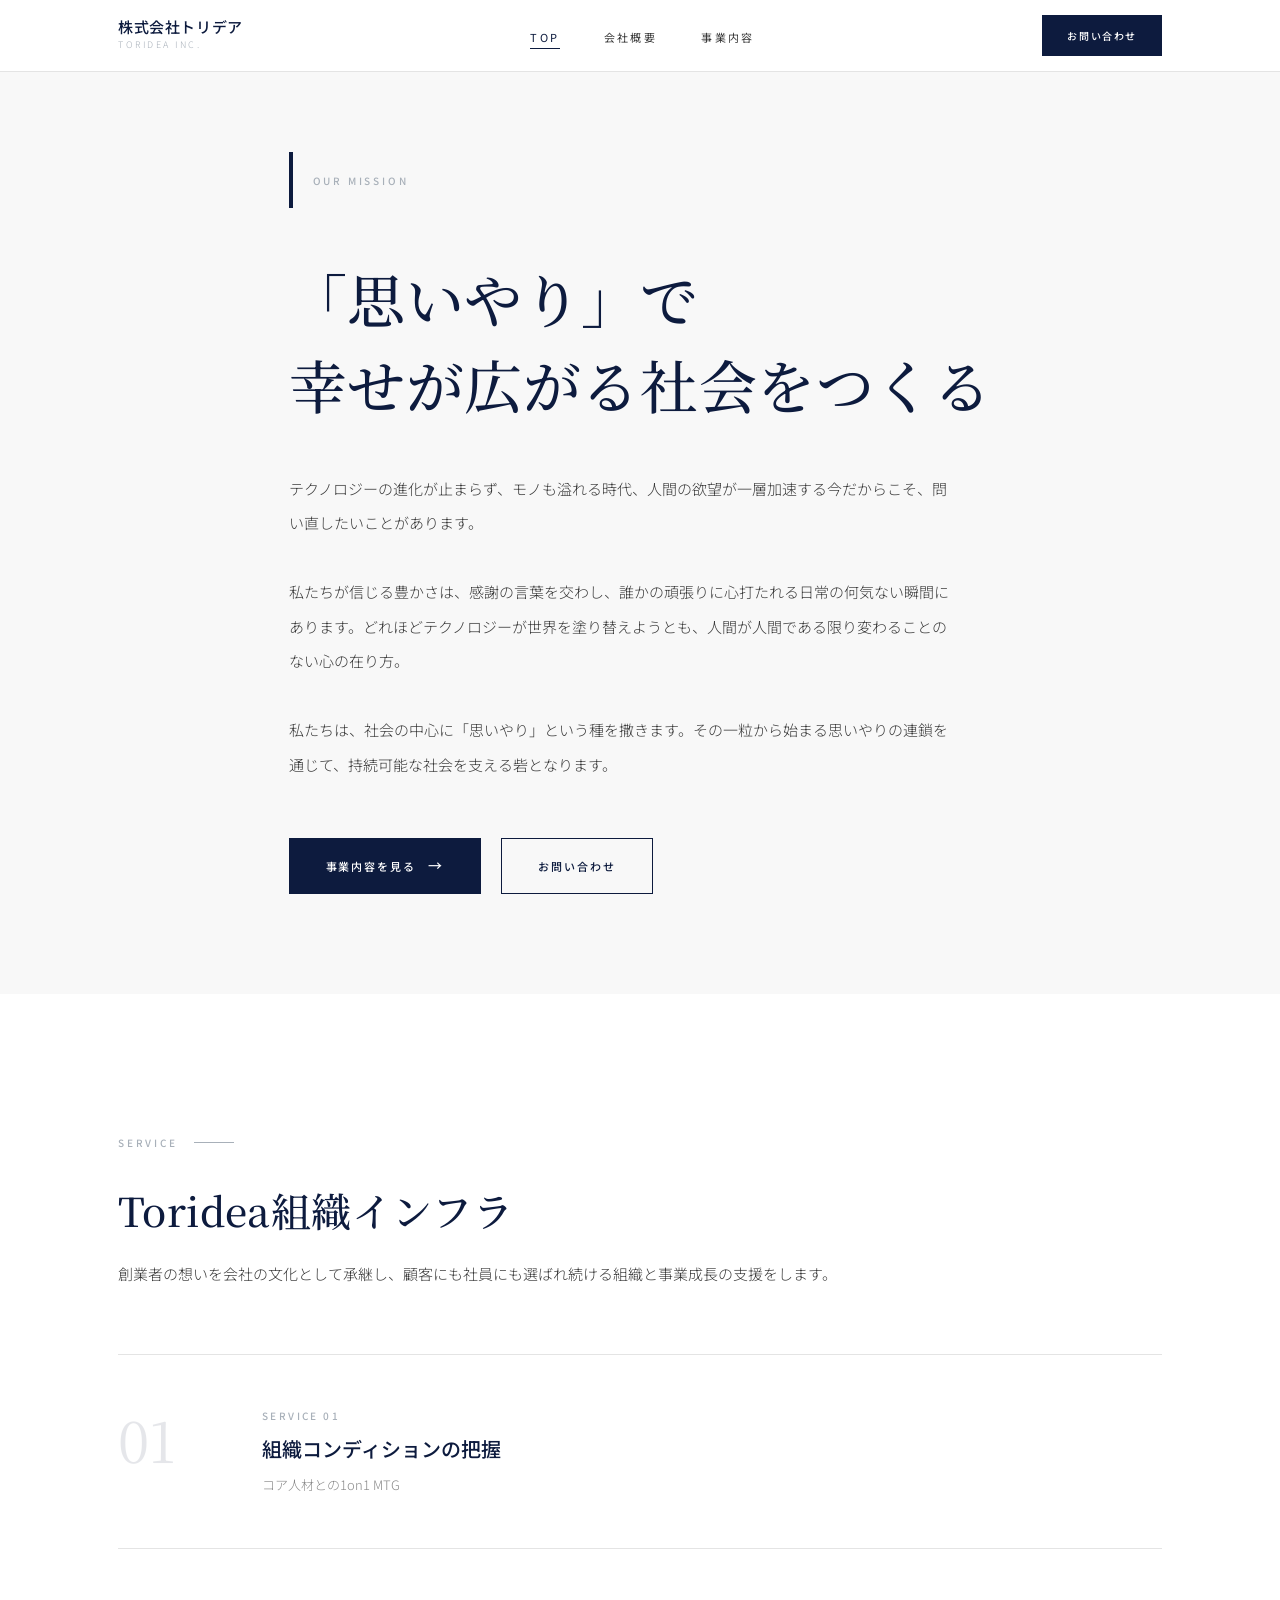
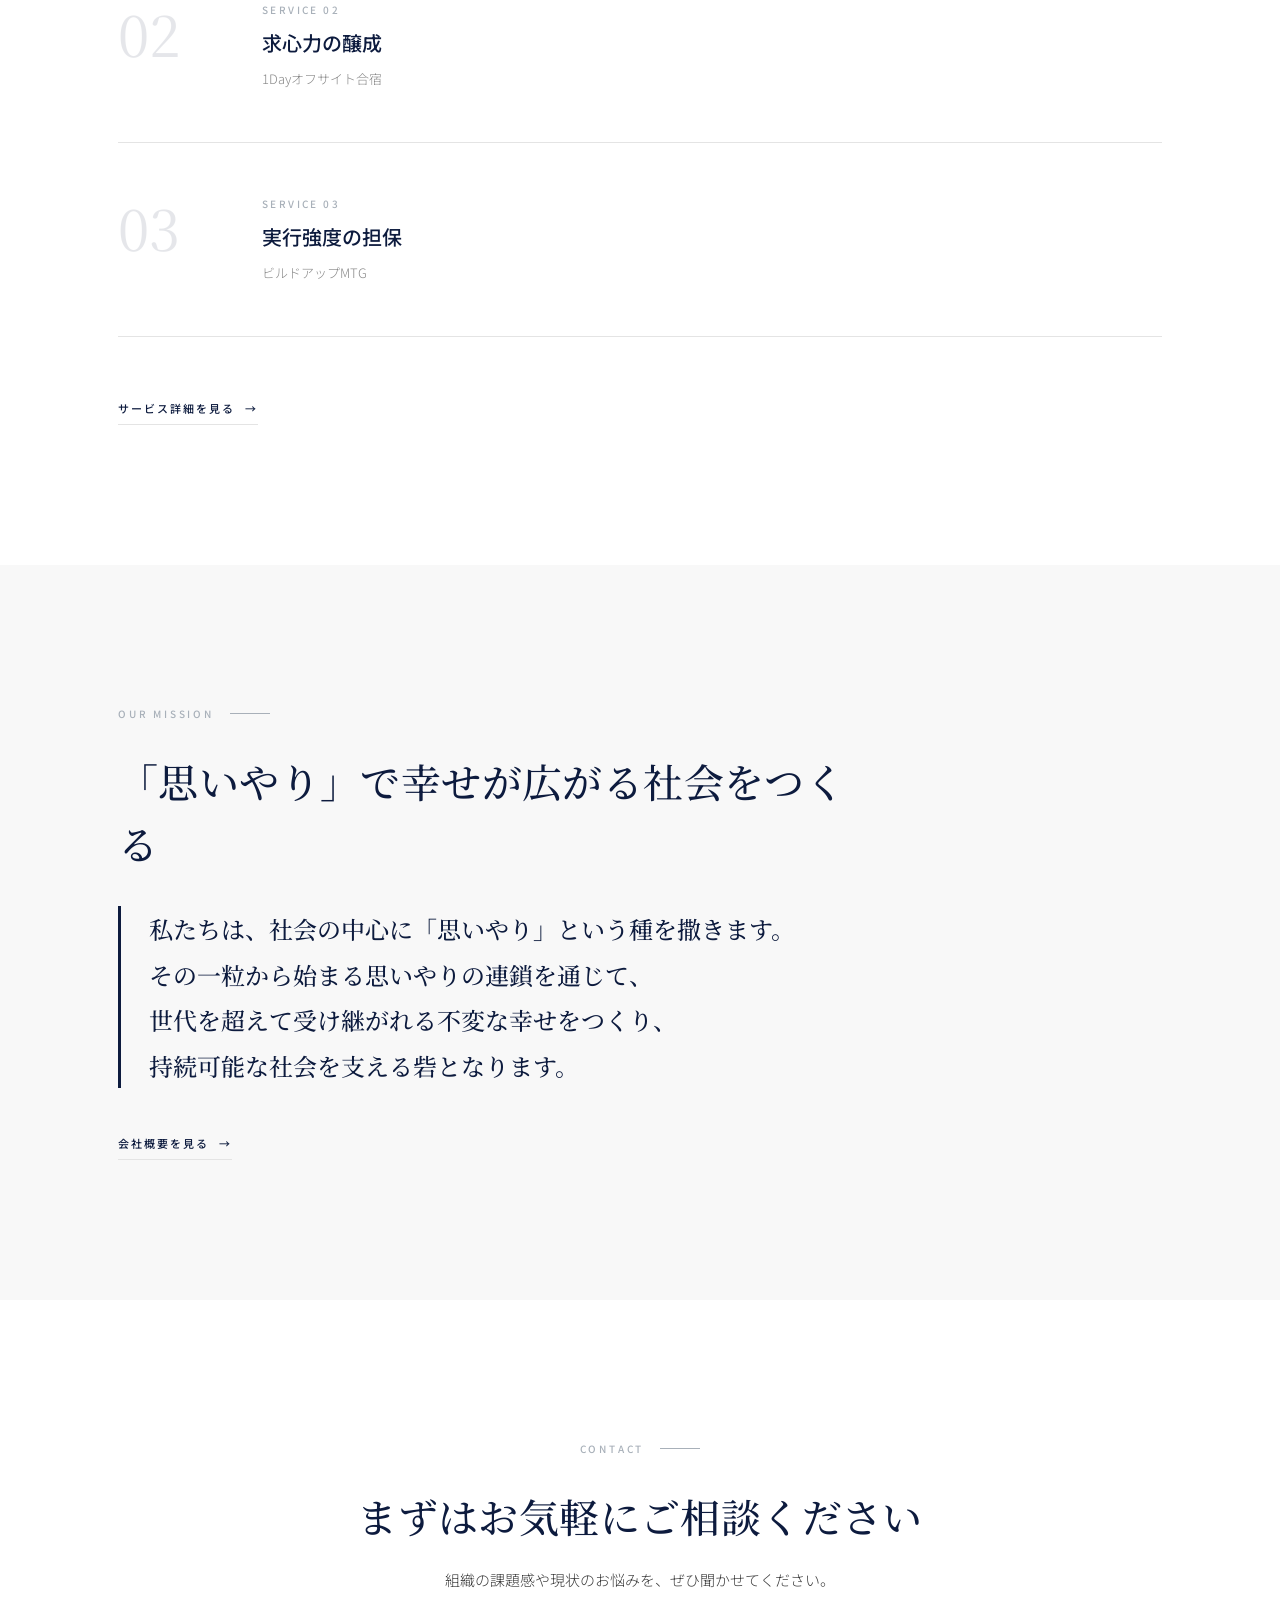
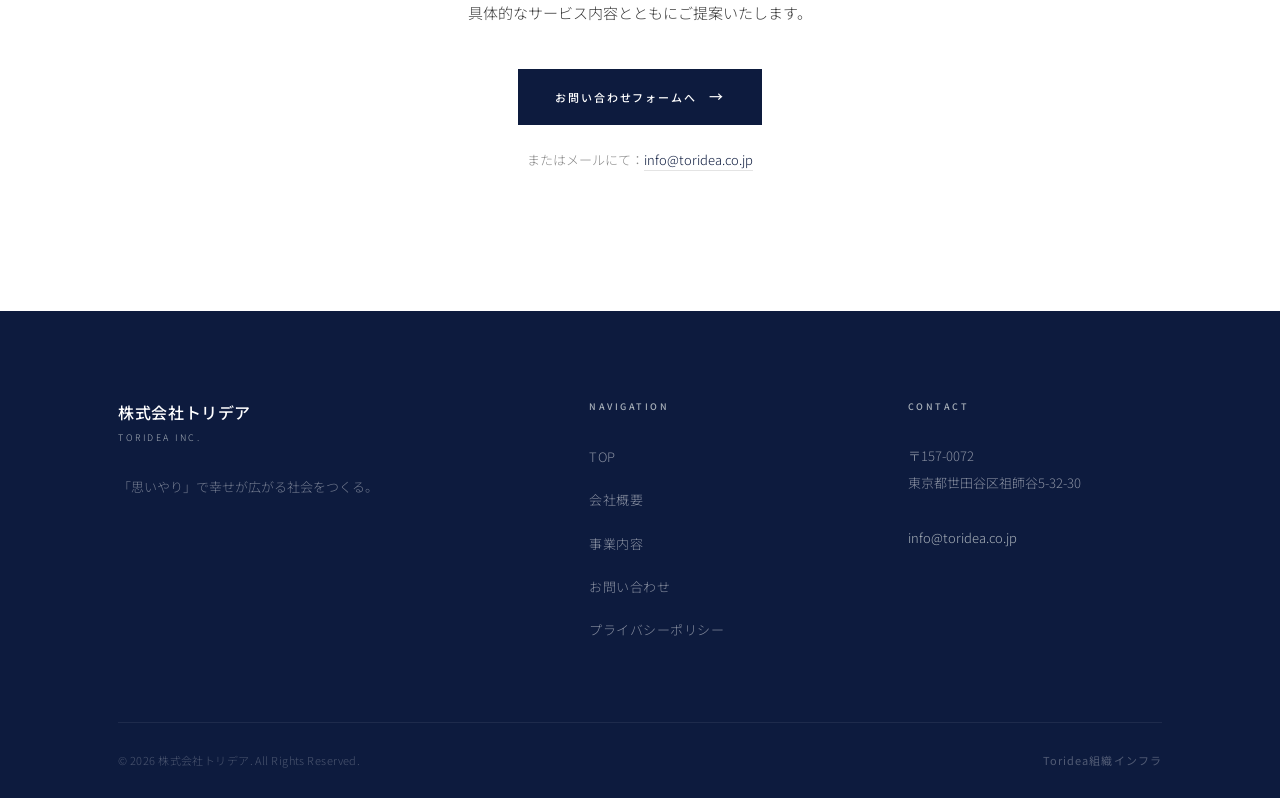
==== index.html @ 1d495691 "first commit" ====
<!DOCTYPE html>
<html lang="ja">
<head>
  <meta charset="UTF-8">
  <meta name="viewport" content="width=device-width, initial-scale=1.0">
  <meta name="description" content="株式会社トリデア — 「思いやり」で幸せが広がる社会をつくる。組織の求心力と実行強度を担保し、事業成長を支える伴走支援。">
  <title>株式会社トリデア | Toridea組織インフラ</title>
  <link rel="stylesheet" href="style.css">
  <style>
    /* =====================
       Hero
    ===================== */
    .hero {
      min-height: 100vh;
      background: var(--color-bg);
      display: flex;
      align-items: center;
      position: relative;
      overflow: hidden;
    }

    .hero__inner {
      padding: calc(var(--header-h) + 80px) 0 100px;
      max-width: 820px;
    }

    .hero__accent {
      display: flex;
      align-items: center;
      gap: 20px;
      margin-bottom: 48px;
    }

    .hero__accent-bar {
      width: 4px;
      height: 56px;
      background: var(--color-primary);
      flex-shrink: 0;
    }

    .hero__eyebrow {
      font-size: 10px;
      font-weight: 500;
      letter-spacing: 0.28em;
      color: var(--color-accent);
      text-transform: uppercase;
    }

    .hero__title {
      font-family: var(--font-serif);
      font-size: clamp(34px, 5.2vw, 58px);
      font-weight: 500;
      color: var(--color-primary);
      line-height: 1.48;
      letter-spacing: 0.01em;
      margin-bottom: 44px;
    }

    .hero__lead {
      font-size: 15px;
      font-weight: 300;
      color: var(--color-text-mid);
      line-height: 2.3;
      max-width: 660px;
      margin-bottom: 56px;
    }

    .hero__actions {
      display: flex;
      gap: 20px;
      flex-wrap: wrap;
    }

    /* =====================
       Service List
    ===================== */
    .svc-list {
      border-top: 1px solid var(--color-border);
      margin-top: 64px;
    }

    .svc-item {
      display: grid;
      grid-template-columns: 96px 1fr;
      gap: 48px;
      padding: 52px 0;
      border-bottom: 1px solid var(--color-border);
      position: relative;
    }

    .svc-item::before {
      content: '';
      position: absolute;
      left: 0; top: 0; bottom: 0;
      width: 3px;
      background: var(--color-primary);
      transform: scaleY(0);
      transform-origin: top;
      transition: transform 0.35s ease;
    }

    .svc-item:hover::before { transform: scaleY(1); }

    .svc-num {
      font-family: var(--font-serif);
      font-size: 56px;
      font-weight: 400;
      color: var(--color-primary);
      opacity: 0.1;
      line-height: 1;
      padding-top: 4px;
    }

    .svc-label {
      font-size: 10px;
      font-weight: 500;
      letter-spacing: 0.24em;
      color: var(--color-accent);
      text-transform: uppercase;
      margin-bottom: 10px;
    }

    .svc-title {
      font-size: 20px;
      font-weight: 500;
      color: var(--color-primary);
      margin-bottom: 10px;
      line-height: 1.5;
    }

    .svc-meta {
      font-size: 13px;
      font-weight: 300;
      color: var(--color-text-light);
    }

    /* =====================
       Mission
    ===================== */
    .mission-wrap { max-width: 740px; }

    .mission-quote {
      font-family: var(--font-serif);
      font-size: clamp(18px, 2.2vw, 24px);
      font-weight: 500;
      color: var(--color-primary);
      line-height: 1.9;
      border-left: 3px solid var(--color-primary);
      padding-left: 28px;
      margin: 32px 0 40px;
    }

    /* =====================
       CTA
    ===================== */
    .cta-mail-note {
      margin-top: 24px;
      font-size: 13px;
      font-weight: 300;
      color: var(--color-text-light);
    }

    .cta-mail-note a {
      color: var(--color-primary);
      border-bottom: 1px solid var(--color-border);
      padding-bottom: 1px;
      transition: border-color 0.25s;
    }

    .cta-mail-note a:hover { border-color: var(--color-primary); }

    /* =====================
       Responsive
    ===================== */
    @media (max-width: 960px) {
      .hero__inner { padding: calc(var(--header-h) + 48px) 0 80px; }

      .svc-item {
        grid-template-columns: 64px 1fr;
        gap: 28px;
        padding: 36px 0;
      }

      .svc-num { font-size: 40px; }
    }

    @media (max-width: 600px) {
      .hero__inner { padding: calc(var(--header-h) + 32px) 0 64px; }

      .svc-item {
        grid-template-columns: 1fr;
        gap: 10px;
        padding: 28px 0;
      }

      .svc-num { font-size: 32px; opacity: 0.07; }
      .hero__actions { flex-direction: column; }
    }
  </style>
</head>
<body>

  <!-- Header -->
  <header class="header">
    <div class="header__inner">
      <a href="index.html" class="header__logo">
        <span class="header__logo-name">株式会社トリデア</span>
        <span class="header__logo-en">TORIDEA Inc.</span>
      </a>
      <nav class="nav">
        <ul class="nav__list">
          <li><a href="index.html" class="nav__link active">TOP</a></li>
          <li><a href="about.html" class="nav__link">会社概要</a></li>
          <li><a href="service.html" class="nav__link">事業内容</a></li>
        </ul>
      </nav>
      <a href="contact.html" class="nav__cta">お問い合わせ</a>
      <button class="hamburger" id="hamburger" aria-label="メニュー">
        <span class="hamburger__bar"></span>
        <span class="hamburger__bar"></span>
        <span class="hamburger__bar"></span>
      </button>
    </div>
  </header>

  <!-- Mobile Nav -->
  <div class="mobile-nav" id="mobileNav">
    <ul class="mobile-nav__list">
      <li><a href="index.html" class="mobile-nav__link">TOP</a></li>
      <li><a href="about.html" class="mobile-nav__link">会社概要</a></li>
      <li><a href="service.html" class="mobile-nav__link">事業内容</a></li>
    </ul>
    <a href="contact.html" class="mobile-nav__cta">お問い合わせ</a>
  </div>

  <!-- Hero -->
  <section class="hero">
    <div class="container">
      <div class="hero__inner">
        <div class="hero__accent">
          <div class="hero__accent-bar"></div>
          <span class="hero__eyebrow">Our Mission</span>
        </div>
        <h1 class="hero__title">
          「思いやり」で<br>幸せが広がる社会をつくる
        </h1>
        <p class="hero__lead">
          テクノロジーの進化が止まらず、モノも溢れる時代、人間の欲望が一層加速する今だからこそ、問い直したいことがあります。<br><br>
          私たちが信じる豊かさは、感謝の言葉を交わし、誰かの頑張りに心打たれる日常の何気ない瞬間にあります。どれほどテクノロジーが世界を塗り替えようとも、人間が人間である限り変わることのない心の在り方。<br><br>
          私たちは、社会の中心に「思いやり」という種を撒きます。その一粒から始まる思いやりの連鎖を通じて、持続可能な社会を支える砦となります。
        </p>
        <div class="hero__actions">
          <a href="service.html" class="btn btn--primary">
            事業内容を見る <span class="btn__arrow">→</span>
          </a>
          <a href="contact.html" class="btn btn--outline">
            お問い合わせ
          </a>
        </div>
      </div>
    </div>
  </section>

  <main class="main-content" style="margin-top:0;">

    <!-- Service Overview -->
    <section class="section">
      <div class="container">
        <div class="eyebrow fade-in">
          <span class="eyebrow__text">Service</span>
          <span class="eyebrow__line"></span>
        </div>
        <h2 class="heading-serif fade-in">Toridea組織インフラ</h2>
        <p class="lead fade-in" style="margin-top:16px;">
          創業者の想いを会社の文化として承継し、顧客にも社員にも選ばれ続ける組織と事業成長の支援をします。
        </p>

        <div class="svc-list">
          <div class="svc-item fade-in">
            <p class="svc-num">01</p>
            <div>
              <p class="svc-label">Service 01</p>
              <h3 class="svc-title">組織コンディションの把握</h3>
              <p class="svc-meta">コア人材との1on1 MTG</p>
            </div>
          </div>
          <div class="svc-item fade-in">
            <p class="svc-num">02</p>
            <div>
              <p class="svc-label">Service 02</p>
              <h3 class="svc-title">求心力の醸成</h3>
              <p class="svc-meta">1Dayオフサイト合宿</p>
            </div>
          </div>
          <div class="svc-item fade-in">
            <p class="svc-num">03</p>
            <div>
              <p class="svc-label">Service 03</p>
              <h3 class="svc-title">実行強度の担保</h3>
              <p class="svc-meta">ビルドアップMTG</p>
            </div>
          </div>
        </div>

        <div style="margin-top:56px;" class="fade-in">
          <a href="service.html" class="text-link">
            サービス詳細を見る <span>→</span>
          </a>
        </div>
      </div>
    </section>

    <!-- Mission -->
    <section class="section section--gray">
      <div class="container">
        <div class="mission-wrap fade-in">
          <div class="eyebrow">
            <span class="eyebrow__text">Our Mission</span>
            <span class="eyebrow__line"></span>
          </div>
          <h2 class="heading-serif">「思いやり」で幸せが広がる社会をつくる</h2>
          <blockquote class="mission-quote">
            私たちは、社会の中心に「思いやり」という種を撒きます。<br>
            その一粒から始まる思いやりの連鎖を通じて、<br>
            世代を超えて受け継がれる不変な幸せをつくり、<br>
            持続可能な社会を支える砦となります。
          </blockquote>
          <a href="about.html" class="text-link">会社概要を見る <span>→</span></a>
        </div>
      </div>
    </section>

    <!-- CTA -->
    <section class="section">
      <div class="container" style="text-align:center;">
        <div class="eyebrow fade-in" style="justify-content:center;">
          <span class="eyebrow__text">Contact</span>
          <span class="eyebrow__line"></span>
        </div>
        <h2 class="heading-serif fade-in" style="margin-bottom:16px;">まずはお気軽にご相談ください</h2>
        <p class="lead fade-in" style="margin:0 auto 40px; text-align:center;">
          組織の課題感や現状のお悩みを、ぜひ聞かせてください。<br>
          具体的なサービス内容とともにご提案いたします。
        </p>
        <a href="contact.html" class="btn btn--primary fade-in">
          お問い合わせフォームへ <span class="btn__arrow">→</span>
        </a>
        <p class="cta-mail-note fade-in">
          またはメールにて：<a href="mailto:info@toridea.co.jp">info@toridea.co.jp</a>
        </p>
      </div>
    </section>

  </main>

  <!-- Footer -->
  <footer class="footer">
    <div class="container">
      <div class="footer__grid">
        <div>
          <p class="footer__brand-name">株式会社トリデア</p>
          <p class="footer__brand-en">TORIDEA Inc.</p>
          <p class="footer__mission">
            「思いやり」で幸せが広がる社会をつくる。
          </p>
        </div>
        <div>
          <p class="footer__col-label">Navigation</p>
          <ul class="footer__nav-list">
            <li><a href="index.html" class="footer__nav-link">TOP</a></li>
            <li><a href="about.html" class="footer__nav-link">会社概要</a></li>
            <li><a href="service.html" class="footer__nav-link">事業内容</a></li>
            <li><a href="contact.html" class="footer__nav-link">お問い合わせ</a></li>
            <li><a href="privacy.html" class="footer__nav-link">プライバシーポリシー</a></li>
          </ul>
        </div>
        <div>
          <p class="footer__col-label">Contact</p>
          <p class="footer__address">
            〒157-0072<br>
            東京都世田谷区祖師谷5-32-30<br><br>
            <a href="mailto:info@toridea.co.jp" style="color:var(--color-accent);">info@toridea.co.jp</a>
          </p>
        </div>
      </div>
      <div class="footer__bottom">
        <p class="footer__copy">&copy; 2026 株式会社トリデア. All Rights Reserved.</p>
        <p class="footer__tagline">Toridea組織インフラ</p>
      </div>
    </div>
  </footer>

  <script>
    const hamburger = document.getElementById('hamburger');
    const mobileNav = document.getElementById('mobileNav');

    hamburger.addEventListener('click', () => {
      hamburger.classList.toggle('is-open');
      mobileNav.classList.toggle('is-open');
    });

    document.querySelectorAll('.mobile-nav__link, .mobile-nav__cta').forEach(link => {
      link.addEventListener('click', () => {
        hamburger.classList.remove('is-open');
        mobileNav.classList.remove('is-open');
      });
    });

    const observer = new IntersectionObserver((entries) => {
      entries.forEach(e => { if (e.isIntersecting) e.target.classList.add('is-visible'); });
    }, { threshold: 0.1 });

    document.querySelectorAll('.fade-in').forEach(el => observer.observe(el));
  </script>
</body>
</html>
---- style.css ----
@import url('https://fonts.googleapis.com/css2?family=Noto+Sans+JP:wght@300;400;500;700&family=Noto+Serif+JP:wght@400;500;700&display=swap');

/* =====================
   Reset & Variables
===================== */
*, *::before, *::after {
  box-sizing: border-box;
  margin: 0;
  padding: 0;
}

:root {
  --color-primary:    #0D1B3E;
  --color-accent:     #A8B0B9;
  --color-white:      #FFFFFF;
  --color-bg:         #F8F8F8;
  --color-border:     #E4E4E4;
  --color-text:       #1A1A1A;
  --color-text-mid:   #3A3A3A;
  --color-text-light: #888888;
  --font-sans:  'Noto Sans JP', sans-serif;
  --font-serif: 'Noto Serif JP', serif;
  --max-width:  1140px;
  --header-h:   72px;
}

html { scroll-behavior: smooth; }

body {
  font-family: var(--font-sans);
  color: var(--color-text);
  background: var(--color-white);
  line-height: 1.7;
  font-size: 16px;
  -webkit-font-smoothing: antialiased;
}

a  { color: inherit; text-decoration: none; }
ul { list-style: none; }
img { max-width: 100%; height: auto; display: block; }
button { font-family: var(--font-sans); cursor: pointer; }

/* =====================
   Layout
===================== */
.container {
  max-width: var(--max-width);
  margin: 0 auto;
  padding: 0 48px;
}

.main-content { margin-top: var(--header-h); }

/* =====================
   Header
===================== */
.header {
  position: fixed;
  top: 0; left: 0; right: 0;
  height: var(--header-h);
  background: var(--color-white);
  border-bottom: 1px solid var(--color-border);
  z-index: 1000;
}

.header__inner {
  display: flex;
  align-items: center;
  justify-content: space-between;
  height: 100%;
  max-width: var(--max-width);
  margin: 0 auto;
  padding: 0 48px;
}

.header__logo {
  display: flex;
  flex-direction: column;
  gap: 3px;
}

.header__logo-name {
  font-size: 15px;
  font-weight: 500;
  color: var(--color-primary);
  letter-spacing: 0.04em;
  line-height: 1;
}

.header__logo-en {
  font-size: 9px;
  font-weight: 300;
  color: var(--color-accent);
  letter-spacing: 0.28em;
  text-transform: uppercase;
}

.nav__list {
  display: flex;
  align-items: center;
  gap: 44px;
}

.nav__link {
  font-size: 11px;
  font-weight: 400;
  color: var(--color-text-mid);
  letter-spacing: 0.22em;
  text-transform: uppercase;
  position: relative;
  padding-bottom: 4px;
  transition: color 0.25s;
}

.nav__link::after {
  content: '';
  position: absolute;
  bottom: 0; left: 0;
  width: 0; height: 1px;
  background: var(--color-primary);
  transition: width 0.3s ease;
}

.nav__link:hover,
.nav__link.active { color: var(--color-primary); }

.nav__link:hover::after,
.nav__link.active::after { width: 100%; }

.nav__cta {
  font-size: 10px;
  font-weight: 500;
  color: var(--color-white);
  background: var(--color-primary);
  padding: 11px 24px;
  letter-spacing: 0.16em;
  text-transform: uppercase;
  border: 1px solid var(--color-primary);
  transition: background 0.25s, color 0.25s;
}

.nav__cta:hover {
  background: transparent;
  color: var(--color-primary);
}

/* Hamburger */
.hamburger {
  display: none;
  flex-direction: column;
  justify-content: center;
  gap: 5px;
  background: none;
  border: none;
  padding: 6px;
  width: 36px;
  height: 36px;
}

.hamburger__bar {
  display: block;
  width: 22px;
  height: 1px;
  background: var(--color-primary);
  transition: all 0.3s;
}

.hamburger.is-open .hamburger__bar:nth-child(1) { transform: translateY(6px) rotate(45deg); }
.hamburger.is-open .hamburger__bar:nth-child(2) { opacity: 0; }
.hamburger.is-open .hamburger__bar:nth-child(3) { transform: translateY(-6px) rotate(-45deg); }

.mobile-nav {
  display: none;
  position: fixed;
  top: var(--header-h);
  left: 0; right: 0;
  background: var(--color-white);
  padding: 32px 24px 40px;
  border-bottom: 1px solid var(--color-border);
  z-index: 999;
}

.mobile-nav.is-open { display: block; }

.mobile-nav__list {
  display: flex;
  flex-direction: column;
  margin-bottom: 24px;
}

.mobile-nav__link {
  display: block;
  padding: 16px 0;
  font-size: 11px;
  color: var(--color-text-mid);
  border-bottom: 1px solid var(--color-border);
  letter-spacing: 0.22em;
  text-transform: uppercase;
}

.mobile-nav__cta {
  display: block;
  text-align: center;
  background: var(--color-primary);
  color: var(--color-white);
  font-size: 11px;
  font-weight: 500;
  padding: 15px;
  letter-spacing: 0.16em;
  text-transform: uppercase;
}

/* =====================
   Footer
===================== */
.footer {
  background: var(--color-primary);
  color: var(--color-white);
  padding: 88px 0 0;
}

.footer__grid {
  display: grid;
  grid-template-columns: 1.6fr 1fr 1fr;
  gap: 64px;
  padding-bottom: 80px;
  border-bottom: 1px solid rgba(255,255,255,0.07);
}

.footer__brand-name {
  font-size: 16px;
  font-weight: 500;
  letter-spacing: 0.04em;
  margin-bottom: 4px;
}

.footer__brand-en {
  font-size: 9px;
  font-weight: 300;
  color: var(--color-accent);
  letter-spacing: 0.28em;
  text-transform: uppercase;
  margin-bottom: 28px;
}

.footer__mission {
  font-size: 13px;
  line-height: 2.1;
  color: rgba(255,255,255,0.42);
  font-weight: 300;
}

.footer__col-label {
  font-size: 9px;
  font-weight: 500;
  letter-spacing: 0.28em;
  color: var(--color-accent);
  text-transform: uppercase;
  margin-bottom: 28px;
}

.footer__nav-list {
  display: flex;
  flex-direction: column;
  gap: 16px;
}

.footer__nav-link {
  font-size: 13px;
  color: rgba(255,255,255,0.5);
  font-weight: 300;
  letter-spacing: 0.04em;
  transition: color 0.25s;
}

.footer__nav-link:hover { color: var(--color-white); }

.footer__address {
  font-size: 13px;
  line-height: 2.1;
  color: rgba(255,255,255,0.5);
  font-weight: 300;
}

.footer__bottom {
  padding: 28px 0;
  display: flex;
  align-items: center;
  justify-content: space-between;
}

.footer__copy {
  font-size: 11px;
  color: rgba(255,255,255,0.26);
  letter-spacing: 0.04em;
  font-weight: 300;
}

.footer__tagline {
  font-size: 11px;
  color: rgba(255,255,255,0.28);
  letter-spacing: 0.1em;
}

/* =====================
   Section
===================== */
.section { padding: 140px 0; }
.section--gray { background: var(--color-bg); }
.section--dark  { background: var(--color-primary); color: var(--color-white); }

/* Eyebrow */
.eyebrow {
  display: flex;
  align-items: center;
  gap: 16px;
  margin-bottom: 28px;
}

.eyebrow__text {
  font-size: 10px;
  font-weight: 500;
  letter-spacing: 0.28em;
  color: var(--color-accent);
  text-transform: uppercase;
  white-space: nowrap;
}

.eyebrow__line {
  width: 40px;
  height: 1px;
  background: var(--color-accent);
  flex-shrink: 0;
}

/* Headings */
.heading-serif {
  font-family: var(--font-serif);
  font-size: clamp(26px, 3.2vw, 40px);
  font-weight: 500;
  color: var(--color-primary);
  line-height: 1.55;
  letter-spacing: 0.01em;
}

.heading-serif--white { color: var(--color-white); }

/* Lead */
.lead {
  font-size: 15px;
  font-weight: 300;
  color: var(--color-text-mid);
  line-height: 2.2;
  max-width: 720px;
}

.lead--white { color: rgba(255,255,255,0.62); }

/* Decorative rule */
.deco-rule {
  width: 40px;
  height: 1px;
  background: var(--color-accent);
  margin: 28px 0;
}

/* =====================
   Page Hero (subpages)
===================== */
.page-hero {
  background: var(--color-primary);
  padding: 120px 0 80px;
}

.page-hero__eyebrow {
  display: flex;
  align-items: center;
  gap: 16px;
  margin-bottom: 24px;
}

.page-hero__label {
  font-size: 10px;
  font-weight: 500;
  letter-spacing: 0.28em;
  color: var(--color-accent);
  text-transform: uppercase;
}

.page-hero__line {
  width: 32px;
  height: 1px;
  background: var(--color-accent);
}

.page-hero__title {
  font-family: var(--font-serif);
  font-size: clamp(28px, 4vw, 44px);
  font-weight: 500;
  color: var(--color-white);
  line-height: 1.45;
  margin-bottom: 20px;
}

.page-hero__lead {
  font-size: 14px;
  font-weight: 300;
  color: rgba(255,255,255,0.52);
  line-height: 2.0;
  max-width: 560px;
}

/* =====================
   Buttons
===================== */
.btn {
  display: inline-flex;
  align-items: center;
  gap: 12px;
  font-family: var(--font-sans);
  font-size: 11px;
  font-weight: 500;
  letter-spacing: 0.18em;
  text-transform: uppercase;
  border: 1px solid transparent;
  transition: all 0.3s ease;
  cursor: pointer;
  padding: 15px 36px;
}

.btn--primary {
  background: var(--color-primary);
  color: var(--color-white);
  border-color: var(--color-primary);
}
.btn--primary:hover {
  background: transparent;
  color: var(--color-primary);
}

.btn--outline {
  background: transparent;
  color: var(--color-primary);
  border-color: var(--color-primary);
}
.btn--outline:hover {
  background: var(--color-primary);
  color: var(--color-white);
}

.btn--white {
  background: var(--color-white);
  color: var(--color-primary);
  border-color: var(--color-white);
}
.btn--white:hover {
  background: transparent;
  color: var(--color-white);
}

.btn__arrow {
  font-size: 14px;
  transition: transform 0.3s;
}
.btn:hover .btn__arrow { transform: translateX(5px); }

/* Text link */
.text-link {
  display: inline-flex;
  align-items: center;
  gap: 10px;
  font-size: 11px;
  font-weight: 500;
  letter-spacing: 0.18em;
  text-transform: uppercase;
  color: var(--color-primary);
  border-bottom: 1px solid var(--color-border);
  padding-bottom: 6px;
  transition: border-color 0.3s, gap 0.3s;
}
.text-link:hover {
  border-color: var(--color-primary);
  gap: 16px;
}

/* =====================
   Forms
===================== */
.form-group { margin-bottom: 40px; }

.form-label {
  display: flex;
  align-items: baseline;
  gap: 10px;
  font-size: 9px;
  font-weight: 500;
  letter-spacing: 0.26em;
  color: var(--color-accent);
  text-transform: uppercase;
  margin-bottom: 12px;
}

.form-label__ja {
  font-size: 12px;
  color: var(--color-text-mid);
  letter-spacing: 0.04em;
  text-transform: none;
  font-weight: 400;
}

.form-label .required {
  font-size: 9px;
  color: var(--color-primary);
  border: 1px solid var(--color-primary);
  padding: 1px 5px;
  letter-spacing: 0.1em;
  text-transform: uppercase;
}

.form-input,
.form-textarea,
.form-select {
  width: 100%;
  padding: 14px 0;
  font-size: 15px;
  font-family: var(--font-sans);
  font-weight: 300;
  color: var(--color-text);
  background: transparent;
  border: none;
  border-bottom: 1px solid var(--color-border);
  border-radius: 0;
  outline: none;
  transition: border-color 0.25s;
  appearance: none;
}

.form-input:focus,
.form-textarea:focus,
.form-select:focus { border-bottom-color: var(--color-primary); }

.form-input::placeholder,
.form-textarea::placeholder { color: #C4C9D1; }

.form-textarea {
  resize: none;
  min-height: 160px;
  line-height: 1.9;
}

.form-select {
  background-image: url("data:image/svg+xml,%3Csvg xmlns='http://www.w3.org/2000/svg' width='10' height='6' viewBox='0 0 10 6'%3E%3Cpath d='M1 1l4 4 4-4' stroke='%23A8B0B9' stroke-width='1.2' fill='none' stroke-linecap='round' stroke-linejoin='round'/%3E%3C/svg%3E");
  background-repeat: no-repeat;
  background-position: right 2px center;
  cursor: pointer;
}

/* =====================
   Info DL (About)
===================== */
.info-dl { border-top: 1px solid var(--color-border); }

.info-dl__item {
  display: grid;
  grid-template-columns: 200px 1fr;
  gap: 48px;
  padding: 32px 0;
  border-bottom: 1px solid var(--color-border);
  align-items: baseline;
}

.info-dl__term {
  font-size: 10px;
  font-weight: 500;
  letter-spacing: 0.22em;
  color: var(--color-accent);
  text-transform: uppercase;
  padding-top: 3px;
}

.info-dl__def {
  font-size: 15px;
  color: var(--color-text-mid);
  font-weight: 300;
  line-height: 2.0;
}

/* =====================
   Scroll Fade
===================== */
.fade-in {
  opacity: 0;
  transform: translateY(22px);
  transition: opacity 0.75s ease, transform 0.75s ease;
}

.fade-in.is-visible {
  opacity: 1;
  transform: translateY(0);
}

/* =====================
   Responsive
===================== */
@media (max-width: 960px) {
  :root { --header-h: 64px; }

  .container { padding: 0 24px; }
  .header__inner { padding: 0 24px; }
  .mobile-nav { padding: 32px 24px 40px; }

  .nav, .nav__cta { display: none; }
  .hamburger { display: flex; }

  .section { padding: 80px 0; }

  .footer__grid {
    grid-template-columns: 1fr;
    gap: 40px;
    padding-bottom: 48px;
  }

  .footer__bottom {
    flex-direction: column;
    gap: 10px;
    text-align: center;
  }

  .page-hero { padding: 100px 0 60px; }

  .info-dl__item {
    grid-template-columns: 1fr;
    gap: 8px;
    padding: 20px 0;
  }
}

@media (max-width: 600px) {
  .container { padding: 0 20px; }
  .section { padding: 64px 0; }
}
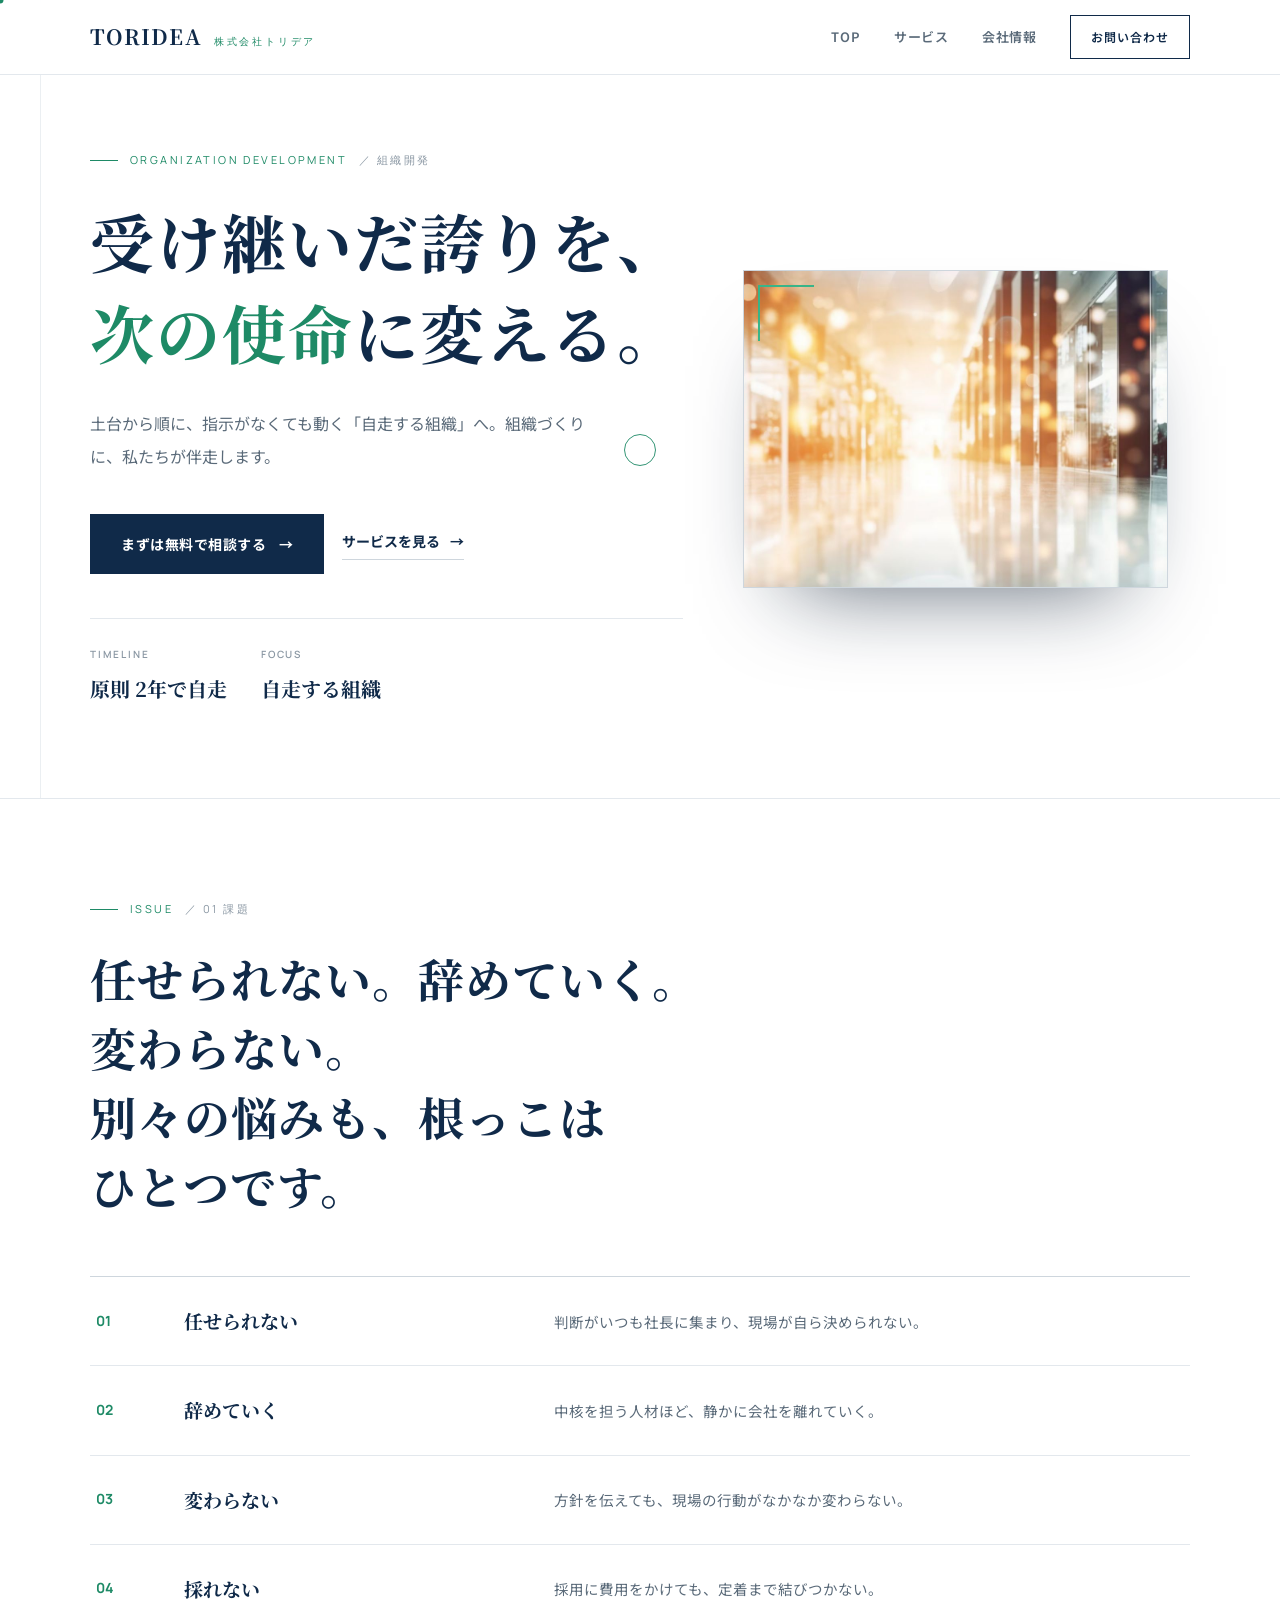
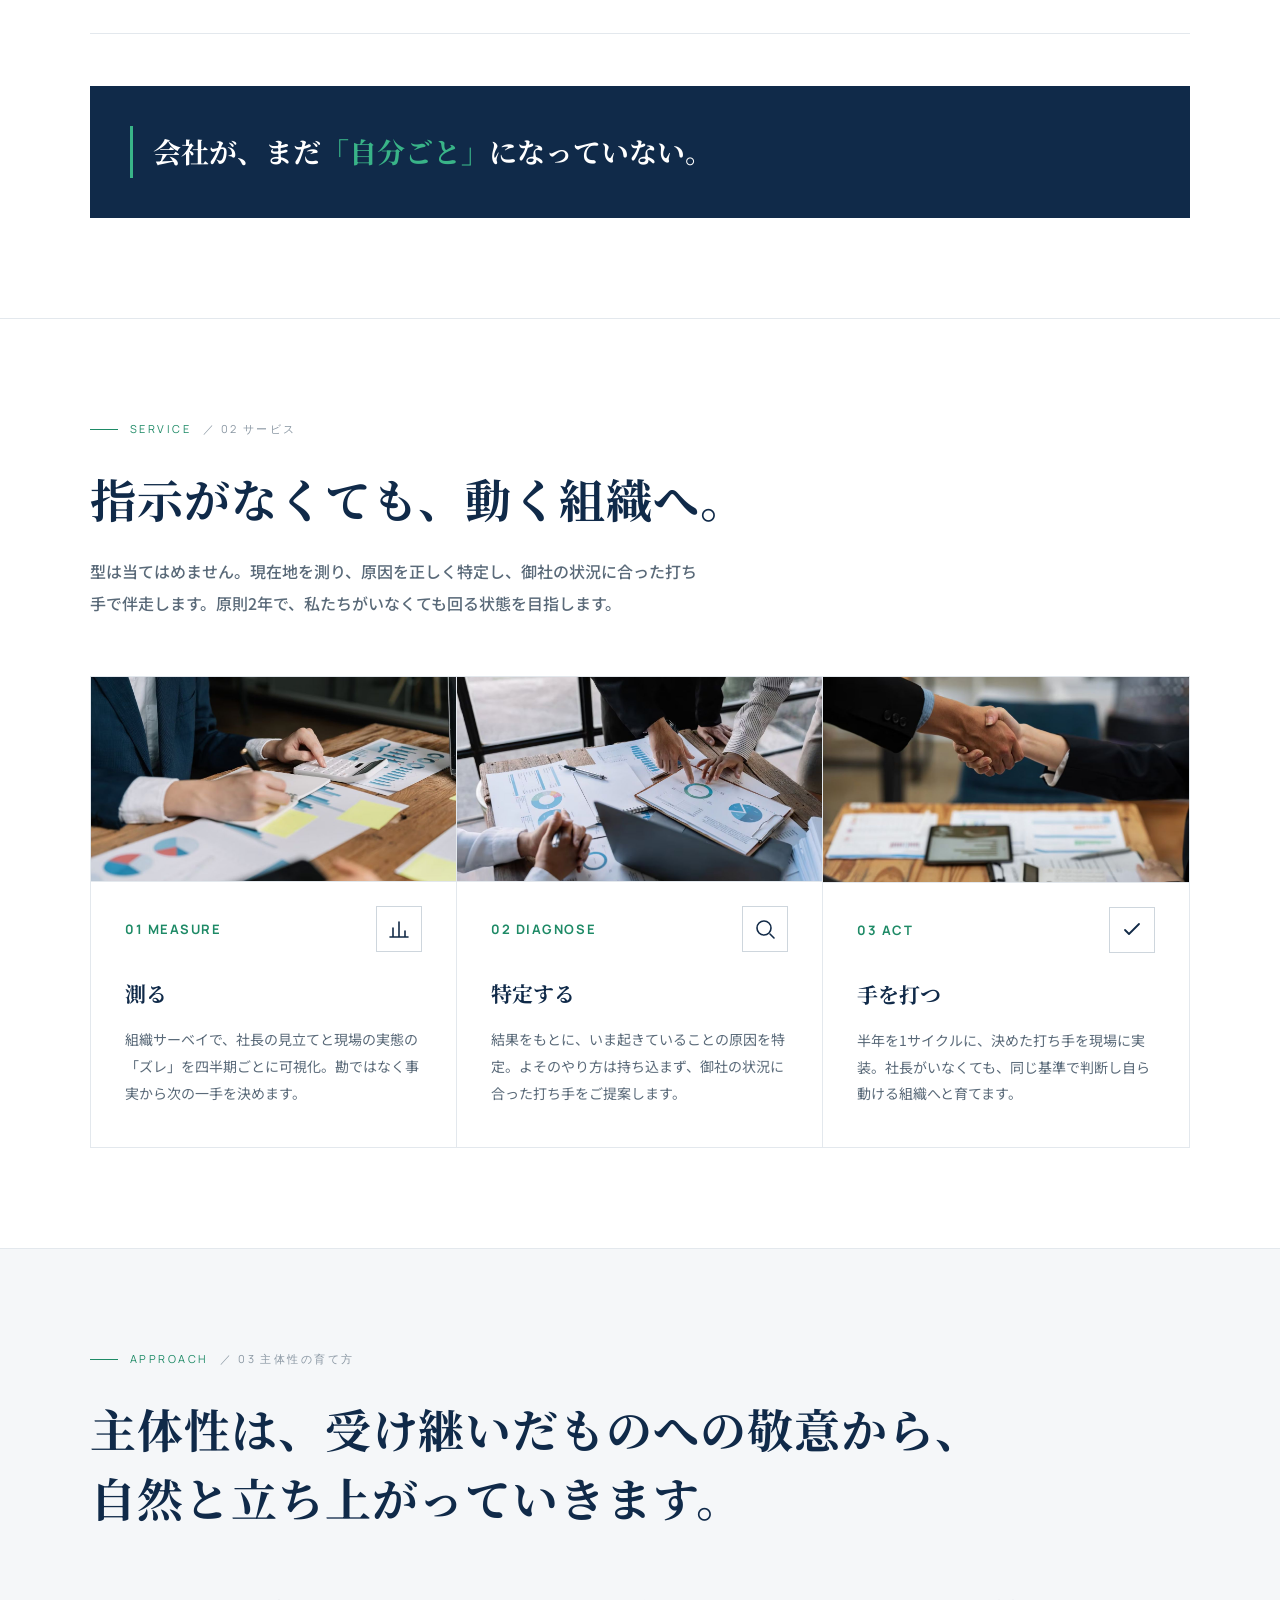
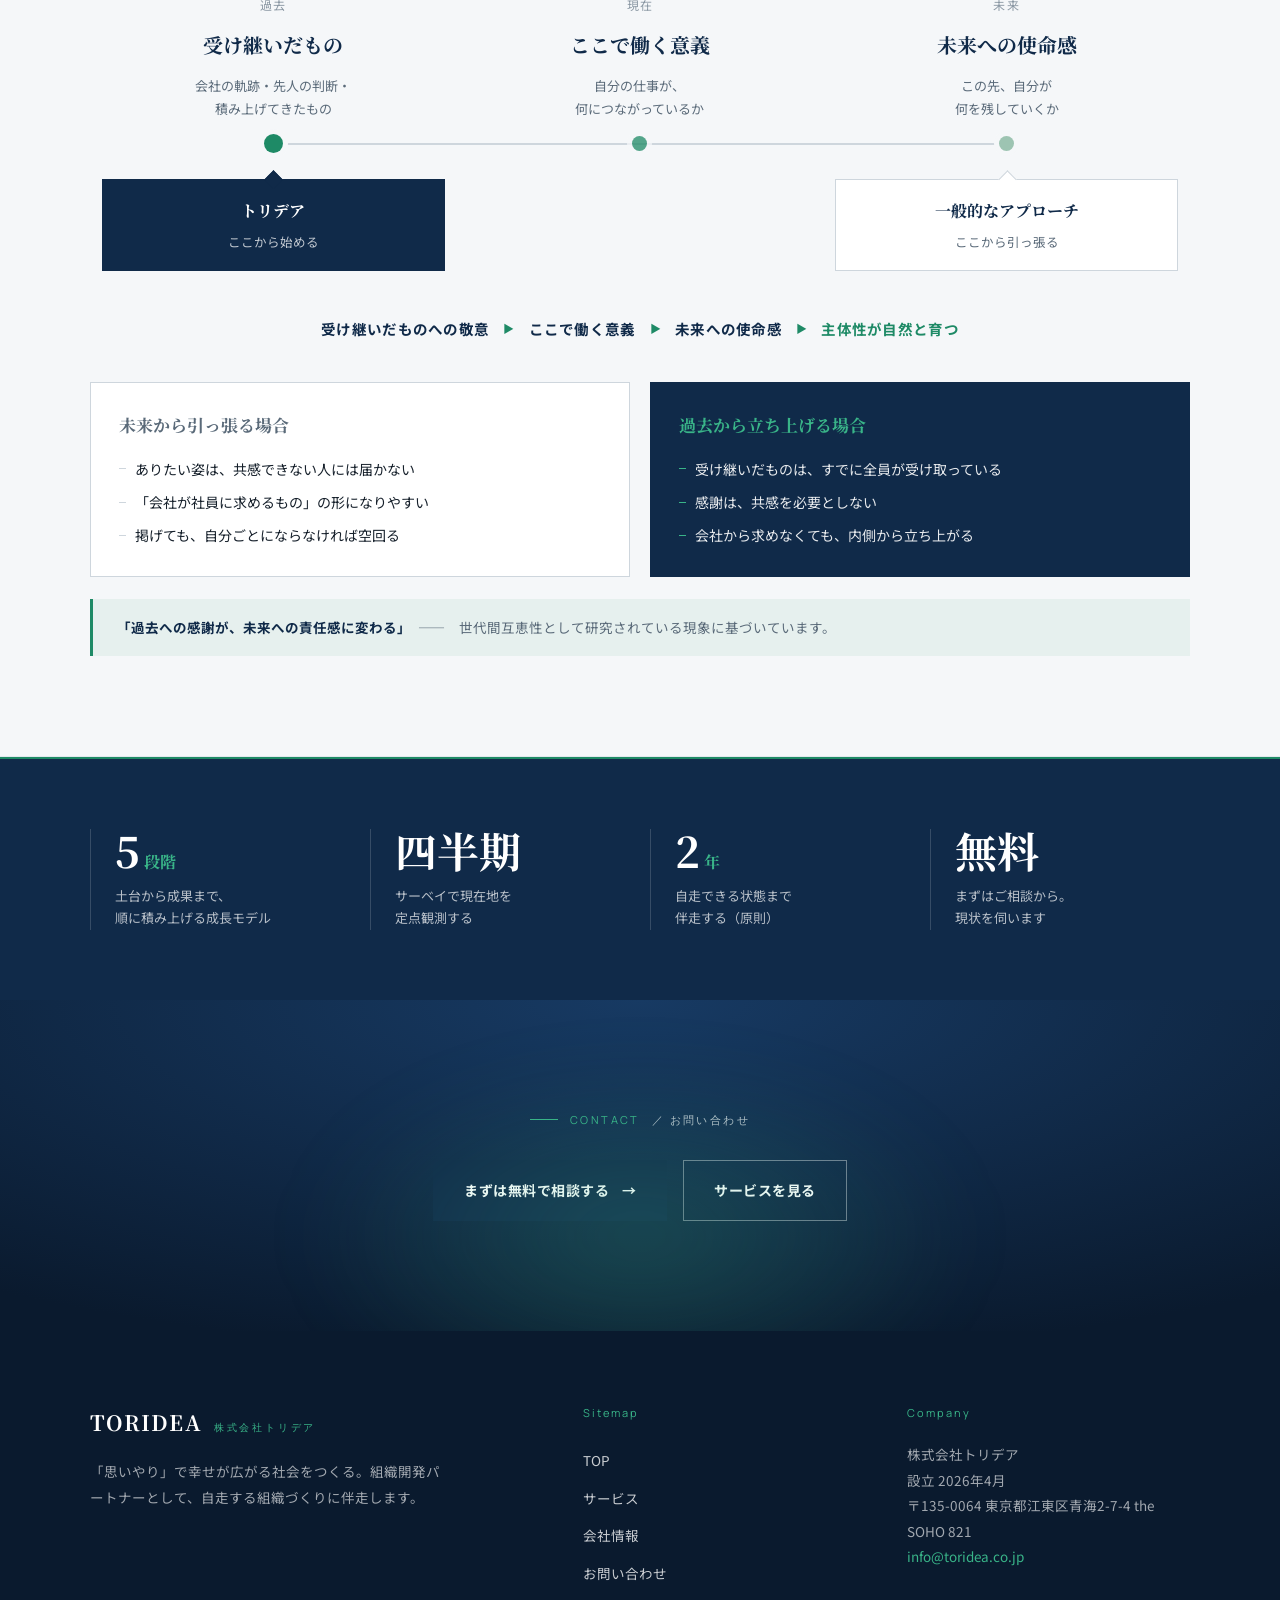
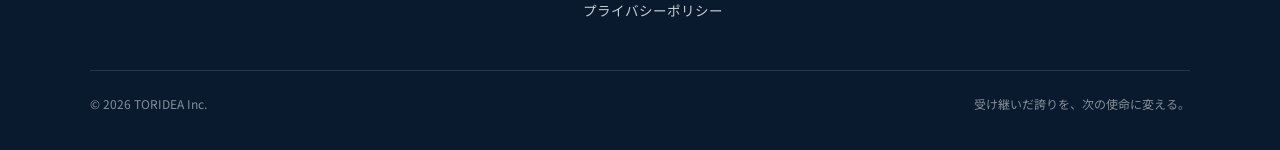
==== commit 3658ffa7: "サイト全体をネイビー基調の新デザインに刷新 - index / about / service / contact を corporate-navy 案の内容に差し替え - privacy / tha" ====
--- a/index.html
+++ b/index.html
@@ -1,416 +1,463 @@
 <!DOCTYPE html>
 <html lang="ja">
 <head>
-  <meta charset="UTF-8">
-  <meta name="viewport" content="width=device-width, initial-scale=1.0">
-  <meta name="description" content="株式会社トリデア — 「思いやり」で幸せが広がる社会をつくる。組織の求心力と実行強度を担保し、事業成長を支える伴走支援。">
-  <title>株式会社トリデア | Toridea組織インフラ</title>
-  <link rel="stylesheet" href="style.css">
-  <style>
-    /* =====================
-       Hero
-    ===================== */
-    .hero {
-      min-height: 100vh;
-      background: var(--color-bg);
-      display: flex;
-      align-items: center;
-      position: relative;
-      overflow: hidden;
-    }
-
-    .hero__inner {
-      padding: calc(var(--header-h) + 80px) 0 100px;
-      max-width: 820px;
-    }
-
-    .hero__accent {
-      display: flex;
-      align-items: center;
-      gap: 20px;
-      margin-bottom: 48px;
-    }
-
-    .hero__accent-bar {
-      width: 4px;
-      height: 56px;
-      background: var(--color-primary);
-      flex-shrink: 0;
-    }
-
-    .hero__eyebrow {
-      font-size: 10px;
-      font-weight: 500;
-      letter-spacing: 0.28em;
-      color: var(--color-accent);
-      text-transform: uppercase;
-    }
-
-    .hero__title {
-      font-family: var(--font-serif);
-      font-size: clamp(34px, 5.2vw, 58px);
-      font-weight: 500;
-      color: var(--color-primary);
-      line-height: 1.48;
-      letter-spacing: 0.01em;
-      margin-bottom: 44px;
-    }
-
-    .hero__lead {
-      font-size: 15px;
-      font-weight: 300;
-      color: var(--color-text-mid);
-      line-height: 2.3;
-      max-width: 660px;
-      margin-bottom: 56px;
-    }
-
-    .hero__actions {
-      display: flex;
-      gap: 20px;
-      flex-wrap: wrap;
-    }
-
-    /* =====================
-       Service List
-    ===================== */
-    .svc-list {
-      border-top: 1px solid var(--color-border);
-      margin-top: 64px;
-    }
-
-    .svc-item {
-      display: grid;
-      grid-template-columns: 96px 1fr;
-      gap: 48px;
-      padding: 52px 0;
-      border-bottom: 1px solid var(--color-border);
-      position: relative;
-    }
-
-    .svc-item::before {
-      content: '';
-      position: absolute;
-      left: 0; top: 0; bottom: 0;
-      width: 3px;
-      background: var(--color-primary);
-      transform: scaleY(0);
-      transform-origin: top;
-      transition: transform 0.35s ease;
-    }
-
-    .svc-item:hover::before { transform: scaleY(1); }
-
-    .svc-num {
-      font-family: var(--font-serif);
-      font-size: 56px;
-      font-weight: 400;
-      color: var(--color-primary);
-      opacity: 0.1;
-      line-height: 1;
-      padding-top: 4px;
-    }
-
-    .svc-label {
-      font-size: 10px;
-      font-weight: 500;
-      letter-spacing: 0.24em;
-      color: var(--color-accent);
-      text-transform: uppercase;
-      margin-bottom: 10px;
-    }
-
-    .svc-title {
-      font-size: 20px;
-      font-weight: 500;
-      color: var(--color-primary);
-      margin-bottom: 10px;
-      line-height: 1.5;
-    }
-
-    .svc-meta {
-      font-size: 13px;
-      font-weight: 300;
-      color: var(--color-text-light);
-    }
-
-    /* =====================
-       Mission
-    ===================== */
-    .mission-wrap { max-width: 740px; }
-
-    .mission-quote {
-      font-family: var(--font-serif);
-      font-size: clamp(18px, 2.2vw, 24px);
-      font-weight: 500;
-      color: var(--color-primary);
-      line-height: 1.9;
-      border-left: 3px solid var(--color-primary);
-      padding-left: 28px;
-      margin: 32px 0 40px;
-    }
-
-    /* =====================
-       CTA
-    ===================== */
-    .cta-mail-note {
-      margin-top: 24px;
-      font-size: 13px;
-      font-weight: 300;
-      color: var(--color-text-light);
-    }
-
-    .cta-mail-note a {
-      color: var(--color-primary);
-      border-bottom: 1px solid var(--color-border);
-      padding-bottom: 1px;
-      transition: border-color 0.25s;
-    }
-
-    .cta-mail-note a:hover { border-color: var(--color-primary); }
-
-    /* =====================
-       Responsive
-    ===================== */
-    @media (max-width: 960px) {
-      .hero__inner { padding: calc(var(--header-h) + 48px) 0 80px; }
-
-      .svc-item {
-        grid-template-columns: 64px 1fr;
-        gap: 28px;
-        padding: 36px 0;
-      }
-
-      .svc-num { font-size: 40px; }
-    }
-
-    @media (max-width: 600px) {
-      .hero__inner { padding: calc(var(--header-h) + 32px) 0 64px; }
-
-      .svc-item {
-        grid-template-columns: 1fr;
-        gap: 10px;
-        padding: 28px 0;
-      }
-
-      .svc-num { font-size: 32px; opacity: 0.07; }
-      .hero__actions { flex-direction: column; }
-    }
-  </style>
+<meta charset="UTF-8">
+<meta name="google-site-verification" content="NkUBBzLh7_Rmqn_y_YiJ9PpteuSCEMoeHBGua6x08ZY" />
+<meta name="viewport" content="width=device-width, initial-scale=1.0">
+<meta name="description" content="株式会社トリデア｜組織開発。社長の見立てと現場のズレを測り、土台から順に、自走する組織へ。組織開発パートナー。">
+<title>株式会社トリデア｜組織開発パートナー</title>
+<link rel="preconnect" href="https://fonts.googleapis.com"><link rel="preconnect" href="https://fonts.gstatic.com" crossorigin>
+<link href="https://fonts.googleapis.com/css2?family=Noto+Sans+JP:wght@400;500;600;700;900&family=Noto+Serif+JP:wght@600;700&family=Manrope:wght@500;600;700&display=swap" rel="stylesheet">
+<style>
+:root{
+  --navy:#122A47; --navy2:#0B1B30; --ink:#16202B; --slate:#5A6A79; --faint:#8A97A3;
+  --line:#E3E8ED; --line2:#CED6DD; --bg:#FFFFFF; --bg2:#F5F7F9; --panel:#0E2340;
+  --accent:#1C7C5A; --accent-l:#2E9B74;
+  --g:'Noto Sans JP',sans-serif; --serif:'Noto Serif JP',serif; --lat:'Manrope',sans-serif;
+  --e:cubic-bezier(.22,1,.36,1);
+}
+*{margin:0;padding:0;box-sizing:border-box}
+html{scroll-behavior:smooth}
+body{font-family:var(--g);color:var(--ink);background:var(--bg);line-height:1.9;-webkit-font-smoothing:antialiased;overflow-x:hidden}
+a{color:inherit;text-decoration:none}
+img{display:block;max-width:100%}
+::selection{background:rgba(28,124,90,.16)}
+.wrap{max-width:1180px;margin:0 auto;padding:0 40px;position:relative}
+@media(max-width:640px){.wrap{padding:0 22px}}
+.lat{font-family:var(--lat);font-weight:600;letter-spacing:.18em;text-transform:uppercase}
+
+/* header */
+.hd{position:fixed;top:0;left:0;right:0;z-index:100;background:rgba(255,255,255,.9);backdrop-filter:blur(10px);border-bottom:1px solid var(--line);transition:.3s}
+.hd__in{max-width:1180px;margin:0 auto;padding:0 40px;height:74px;display:flex;align-items:center;justify-content:space-between}
+.hd.small .hd__in{height:62px}
+.lg{display:flex;align-items:baseline;gap:12px}
+.lg b{font-family:var(--serif);font-weight:700;font-size:21px;letter-spacing:.06em;color:var(--navy)}
+.lg span{font-family:var(--lat);font-size:10px;letter-spacing:.28em;color:var(--accent)}
+.nav{display:flex;align-items:center;gap:34px}
+.nav a{font-size:13px;font-weight:600;color:var(--slate);position:relative;padding:4px 0;letter-spacing:.04em}
+.nav a::after{content:'';position:absolute;left:0;bottom:-2px;width:0;height:1px;background:var(--accent);transition:width .3s var(--e)}
+.nav a:hover{color:var(--navy)}.nav a:hover::after{width:100%}
+.nav a.cta{border:1px solid var(--navy);color:var(--navy);padding:10px 20px;font-size:12px;letter-spacing:.08em}
+.nav a.cta::after{display:none}
+.nav a.cta:hover{background:var(--navy);color:#fff}
+.mb{display:none;width:42px;height:42px;border:1px solid var(--line2);background:none;cursor:pointer;flex-direction:column;gap:5px;align-items:center;justify-content:center}
+.mb span{width:18px;height:1.5px;background:var(--navy)}
+@media(max-width:820px){.nav{display:none}.mb{display:flex}}
+
+/* eyebrow / headings */
+.ey{display:flex;align-items:center;gap:12px;font-family:var(--lat);font-size:11px;letter-spacing:.22em;text-transform:uppercase;color:var(--accent);margin-bottom:24px}
+.ey .n{color:var(--faint)}
+.ey::before{content:'';width:28px;height:1px;background:var(--accent)}
+.h2{font-family:var(--serif);font-weight:700;font-size:clamp(26px,3.4vw,40px);line-height:1.5;letter-spacing:.02em;color:var(--navy)}
+.lead{margin-top:22px;font-size:16px;color:var(--slate);font-weight:500;line-height:2.05;max-width:38em}
+
+/* buttons */
+.btn{display:inline-flex;align-items:center;gap:12px;font-size:14px;font-weight:700;letter-spacing:.04em;padding:16px 30px;transition:.3s var(--e);border:1px solid transparent}
+.btn.pri{background:var(--navy);color:#fff}
+.btn.pri:hover{background:var(--navy2)}
+.btn.gh{border-color:var(--line2);color:var(--navy)}
+.btn.gh:hover{border-color:var(--navy);background:var(--bg2)}
+.btn .ar{transition:transform .3s var(--e)}.btn:hover .ar{transform:translateX(5px)}
+.tlink{display:inline-flex;align-items:center;gap:10px;font-weight:700;font-size:14px;color:var(--navy);border-bottom:1px solid var(--line2);padding-bottom:5px;transition:.3s}
+.tlink:hover{border-color:var(--accent);color:var(--accent)}
+.tlink .ar{transition:transform .3s var(--e)}.tlink:hover .ar{transform:translateX(4px)}
+
+/* reveal */
+.rv{opacity:0;transform:translateY(22px);transition:.8s var(--e)}
+.rv.in{opacity:1;transform:none}
+.d1{transition-delay:.08s}.d2{transition-delay:.16s}.d3{transition-delay:.24s}
+
+/* hero */
+.hero{padding:150px 0 90px;position:relative;border-bottom:1px solid var(--line)}
+.hero::before{content:'';position:absolute;left:40px;top:0;bottom:0;width:1px;background:var(--line);opacity:.7}
+.hero__in{display:grid;grid-template-columns:1.05fr .95fr;gap:60px;align-items:center}
+.hero h1{font-family:var(--serif);font-weight:700;font-size:clamp(32px,4.8vw,58px);line-height:1.42;letter-spacing:.03em;color:var(--navy)}
+.hero h1 em{font-style:normal;color:var(--accent)}
+.hero__lead{margin-top:30px;font-size:16px;line-height:2.1;color:var(--slate);max-width:32em}
+.hero__act{margin-top:40px;display:flex;gap:18px;flex-wrap:wrap;align-items:center}
+.hero__meta{margin-top:44px;display:flex;gap:34px;border-top:1px solid var(--line);padding-top:26px}
+.hero__meta div .lat{font-size:10px;color:var(--faint);display:block;margin-bottom:6px}
+.hero__meta div b{font-family:var(--serif);font-weight:700;font-size:20px;color:var(--navy)}
+/* hero panel: 5-stage index */
+.panel{border:1px solid var(--line2);background:var(--bg)}
+.panel__hd{background:var(--panel);color:#fff;padding:22px 26px;display:flex;align-items:center;justify-content:space-between}
+.panel__hd .lat{font-size:10px;letter-spacing:.24em;color:var(--accent-l)}
+.panel__hd b{font-family:var(--serif);font-weight:700;font-size:16px;letter-spacing:.04em}
+.panel__row{display:grid;grid-template-columns:44px 1fr auto;gap:16px;align-items:center;padding:17px 26px;border-top:1px solid var(--line)}
+.panel__row:first-of-type{border-top:0}
+.panel__row .no{font-family:var(--lat);font-weight:700;font-size:13px;color:var(--accent)}
+.panel__row .nm{font-weight:700;font-size:15px;color:var(--navy)}
+.panel__row .tg{font-size:12px;color:var(--faint)}
+.panel__row.base{background:var(--bg2)}
+@media(max-width:860px){.hero__in{grid-template-columns:1fr;gap:44px}.hero::before{display:none}}
+
+/* section */
+.sec{padding:100px 0;border-bottom:1px solid var(--line)}
+.sec__hd{max-width:760px;margin-bottom:56px}
+
+/* issues: bordered rows */
+.rows{border-top:1px solid var(--line2)}
+.row{display:grid;grid-template-columns:64px 1.1fr 2fr;gap:24px;align-items:center;padding:26px 6px;border-bottom:1px solid var(--line)}
+.row .idx{font-family:var(--lat);font-weight:700;font-size:14px;color:var(--accent)}
+.row h4{font-family:var(--serif);font-weight:700;font-size:19px;color:var(--navy)}
+.row p{font-size:14.5px;color:var(--slate)}
+.pull{margin-top:52px;padding:40px;background:var(--navy);color:#fff;display:flex;align-items:center;gap:20px}
+.pull .bar{width:3px;height:52px;background:var(--accent-l);flex-shrink:0}
+.pull b{font-family:var(--serif);font-weight:700;font-size:clamp(20px,2.6vw,28px);line-height:1.6}
+.pull b em{font-style:normal;color:var(--accent-l)}
+@media(max-width:720px){.row{grid-template-columns:48px 1fr;gap:14px}.row p{grid-column:1/-1;padding-left:62px}}
+
+/* method: 3 columns */
+.cols3{display:grid;grid-template-columns:repeat(3,1fr);gap:0;border:1px solid var(--line)}
+.mcol{padding:40px 34px;border-right:1px solid var(--line);position:relative}
+.mcol:last-child{border-right:0}
+.mcol .no{font-family:var(--lat);font-weight:700;font-size:13px;color:var(--accent);letter-spacing:.12em}
+.mcol .top{display:flex;align-items:center;justify-content:space-between;margin-bottom:22px}
+.mcol .ic{width:46px;height:46px;border:1px solid var(--line2);display:grid;place-items:center}
+.mcol .ic svg{width:24px;height:24px}
+.mcol h3{font-family:var(--serif);font-weight:700;font-size:21px;color:var(--navy);margin-bottom:12px}
+.mcol p{font-size:14px;color:var(--slate);line-height:1.9}
+@media(max-width:820px){.cols3{grid-template-columns:1fr}.mcol{border-right:0;border-bottom:1px solid var(--line)}.mcol:last-child{border-bottom:0}}
+
+/* approach on gray */
+.grayband{background:var(--bg2);border-bottom:1px solid var(--line)}
+.ledger{border-top:1px solid var(--line2);margin-top:8px}
+.lrow{display:grid;grid-template-columns:1fr 1fr 2.2fr;gap:24px;align-items:center;padding:24px 6px;border-bottom:1px solid var(--line)}
+.lrow .a{font-family:var(--serif);font-weight:700;font-size:16px;color:var(--navy)}
+.lrow .b{font-size:13px;color:var(--accent);font-weight:700;letter-spacing:.04em}
+.lrow .c{font-size:14px;color:var(--slate)}
+.lrow.on{background:var(--navy);margin:0 -6px;padding:24px 6px}
+.lrow.on .a,.lrow.on .c{color:#fff}.lrow.on .b{color:var(--accent-l)}
+.lrow.on .a small{display:block;font-family:var(--lat);font-size:10px;letter-spacing:.14em;color:var(--accent-l);margin-top:3px}
+@media(max-width:720px){.lrow{grid-template-columns:1fr;gap:6px}.lrow .c{padding-top:4px}}
+/* approach timeline */
+.tl{display:grid;grid-template-columns:repeat(3,1fr);gap:0;margin-top:6px}
+.tlc{text-align:center;padding:0 12px}
+.tlc .t{font-size:12px;letter-spacing:.1em;color:var(--faint)}
+.tlc>b{display:block;font-family:var(--serif);font-weight:700;font-size:20px;color:var(--navy);margin:8px 0 10px}
+.tlc>p{font-size:13px;color:var(--slate);line-height:1.8;min-height:3.6em}
+.tlc .ax{height:46px;display:grid;place-items:center;position:relative}
+.tlc .ax::before{content:'';position:absolute;top:50%;height:2px;background:var(--line2);transform:translateY(-50%)}
+.tlc:nth-child(1) .ax::before{left:50%;right:-50%}
+.tlc:nth-child(2) .ax::before{left:-50%;right:-50%}
+.tlc:nth-child(3) .ax::before{left:-50%;right:50%}
+.tlc .dot{display:block;width:15px;height:15px;border-radius:50%;background:var(--line2);position:relative;z-index:1;box-shadow:0 0 0 5px var(--bg2)}
+.tlc .dot.on{width:19px;height:19px;background:var(--accent)}
+.tlc .dot.mid{background:var(--accent);opacity:.75}
+.tlc .dot.end{background:#9DC4B2}
+.tlc .mk{position:relative;margin-top:12px;padding:16px 14px;border:1px solid var(--line2);background:var(--bg)}
+.tlc .mk::before{content:'';position:absolute;top:-7px;left:50%;margin-left:-6px;width:12px;height:12px;transform:rotate(45deg);background:var(--bg);border-left:1px solid var(--line2);border-top:1px solid var(--line2)}
+.tlc .mk b{display:block;font-family:var(--serif);font-weight:700;font-size:16px;color:var(--navy)}
+.tlc .mk span{display:block;margin-top:4px;font-size:12.5px;color:var(--slate)}
+.tlc .mk.on{background:var(--navy);border-color:var(--navy)}
+.tlc .mk.on::before{background:var(--navy);border-color:var(--navy)}
+.tlc .mk.on b{color:#fff}.tlc .mk.on span{color:rgba(255,255,255,.75)}
+.tlc .mk.void{visibility:hidden}
+.flowline{margin-top:44px;display:flex;justify-content:center;align-items:center;gap:14px;flex-wrap:wrap;font-weight:700;font-size:14.5px;color:var(--navy);letter-spacing:.02em}
+.flowline i{font-style:normal;color:var(--accent);font-size:11px}
+.flowline .fin{color:var(--accent)}
+.cmp{margin-top:40px;display:grid;grid-template-columns:1fr 1fr;gap:20px}
+.cbox{border:1px solid var(--line2);background:var(--bg);padding:26px 28px}
+.cbox h4{font-family:var(--serif);font-weight:700;font-size:17px;color:var(--slate);margin-bottom:14px}
+.cbox li{list-style:none;position:relative;padding-left:16px;font-size:14px;line-height:1.95;color:var(--ink);margin-top:6px}
+.cbox li::before{content:'';position:absolute;left:0;top:.9em;width:7px;height:1px;background:var(--line2)}
+.cbox.on{background:var(--navy);border-color:var(--navy)}
+.cbox.on h4{color:var(--accent-l)}
+.cbox.on li{color:rgba(255,255,255,.9)}.cbox.on li::before{background:var(--accent-l)}
+.fnote{margin-top:22px;border-left:3px solid var(--accent);background:rgba(30,138,102,.07);padding:16px 24px;font-size:13.5px;color:var(--slate);line-height:1.9}
+.fnote b{color:var(--navy);font-weight:700}
+@media(max-width:1080px){#approach .h2{white-space:normal!important}}
+@media(max-width:820px){.tl{grid-template-columns:1fr;gap:26px}.tlc{padding:0}.tlc .ax::before{display:none!important}.tlc>p{min-height:0}.tlc .mk.void{display:none}.cmp{grid-template-columns:1fr}}
+
+/* reasons 3col */
+.reasons{display:grid;grid-template-columns:repeat(3,1fr);gap:40px}
+.rcard{border-top:2px solid var(--navy);padding-top:24px}
+.rcard .no{font-family:var(--lat);font-weight:700;font-size:12px;color:var(--accent);letter-spacing:.12em}
+.rcard h4{font-family:var(--serif);font-weight:700;font-size:20px;color:var(--navy);margin:10px 0 12px}
+.rcard p{font-size:14.5px;color:var(--slate);line-height:1.95}
+@media(max-width:820px){.reasons{grid-template-columns:1fr;gap:30px}}
+
+/* stats band */
+.stats{background:var(--navy);color:#fff;padding:70px 0}
+.stats .grid{display:grid;grid-template-columns:repeat(4,1fr);gap:20px}
+.stat{border-left:1px solid rgba(255,255,255,.16);padding-left:24px}
+.stat .v{font-family:var(--serif);font-weight:700;font-size:clamp(30px,3.6vw,42px);line-height:1;color:#fff}
+.stat .v small{font-size:16px;margin-left:4px;color:var(--accent-l)}
+.stat .l{margin-top:14px;font-size:13px;color:rgba(255,255,255,.7);line-height:1.7}
+@media(max-width:720px){.stats .grid{grid-template-columns:1fr 1fr;gap:34px 20px}}
+
+/* cta */
+.cta{padding:110px 0;text-align:center;position:relative}
+.cta .ey+.cta__act{margin-top:30px}
+.cta h2{font-family:var(--serif);font-weight:700;font-size:clamp(26px,3.6vw,40px);line-height:1.5;color:var(--navy)}
+.cta p{margin:22px auto 0;max-width:40em;color:var(--slate);font-size:15.5px;line-height:2}
+.cta__act{margin-top:38px;display:flex;gap:16px;justify-content:center;flex-wrap:wrap}
+
+/* footer */
+.ft{background:var(--navy2);color:#fff;padding:72px 0 34px}
+.ft__grid{display:grid;grid-template-columns:1.6fr 1fr 1fr;gap:40px;padding-bottom:40px;border-bottom:1px solid rgba(255,255,255,.12)}
+.ft .lg b{color:#fff}.ft .lg span{color:var(--accent-l)}
+.ft__mi{margin-top:16px;color:rgba(255,255,255,.62);font-size:13.5px;line-height:1.9;max-width:26em}
+.ft .cl{font-family:var(--lat);font-size:11px;letter-spacing:.18em;color:var(--accent-l);margin-bottom:18px}
+.ft a.fl{display:block;color:rgba(255,255,255,.78);font-size:13.5px;padding:6px 0;transition:.2s}
+.ft a.fl:hover{color:#fff}
+.ft__bar{padding-top:22px;display:flex;justify-content:space-between;gap:14px;color:rgba(255,255,255,.5);font-size:12px;flex-wrap:wrap}
+@media(max-width:780px){.ft__grid{grid-template-columns:1fr 1fr}}
+
+/* mobile nav */
+.mnav{display:none;position:fixed;inset:0;z-index:99;background:#fff;flex-direction:column;padding:100px 40px 40px}
+.mnav.open{display:flex}
+.mnav a{font-family:var(--serif);font-weight:700;font-size:22px;color:var(--navy);padding:16px 0;border-bottom:1px solid var(--line)}
+.mnav .cl{position:absolute;top:24px;right:34px;width:44px;height:44px;border:1px solid var(--line2);background:none;font-size:20px;cursor:pointer}
+
+/* photos */
+.hfig{border:1px solid var(--line2);overflow:hidden;aspect-ratio:4/3;background:var(--bg2)}
+.hfig img{width:100%;height:100%;object-fit:cover;display:block}
+.mcol .ph{margin:-40px -34px 24px;border-bottom:1px solid var(--line);aspect-ratio:16/9;overflow:hidden;background:var(--bg2)}
+.mcol .ph img{width:100%;height:100%;object-fit:cover;display:block}
+.cta.photo{background:linear-gradient(rgba(18,42,71,.85),rgba(11,27,48,.9)),url("[data-uri]") center/cover;color:#fff;border-bottom:0}
+.cta.photo .ey{color:var(--accent-l)}.cta.photo .ey::before{background:var(--accent-l)}.cta.photo .ey .n{color:rgba(255,255,255,.7)}
+.cta.photo h2{color:#fff}.cta.photo p{color:rgba(255,255,255,.85)}
+.cta.photo .btn.gh{border-color:rgba(255,255,255,.4);color:#fff}
+.cta.photo .btn.gh:hover{background:rgba(255,255,255,.1);border-color:#fff}
+
+/* line-break control (JP) */
+.h2,.hero h1,.phero h1,.cta h2,.pull b,.fd h3,.mission h3,.mcol h3,.row h4{word-break:auto-phrase;line-break:strict}
+.np{display:inline-block}
+
+/* ===== KIAI upgrade ===== */
+:root{--accent:#1E8A66;--accent-l:#39B488;--navy:#102A49;--navy2:#0A1A2E}
+.hero h1{font-size:clamp(34px,5.2vw,64px)}
+.h2{font-size:clamp(28px,3.8vw,46px)}
+.hfig{position:relative;background:var(--navy2);box-shadow:0 46px 90px -50px rgba(10,26,46,.7)}
+.hfig img{filter:grayscale(1) contrast(1.08) brightness(1.06);mix-blend-mode:luminosity;opacity:.92}
+.hfig::before{content:'';position:absolute;inset:0;background:linear-gradient(135deg,var(--navy2),var(--accent));mix-blend-mode:screen;opacity:.5;pointer-events:none}
+.hfig::after{content:'';position:absolute;left:14px;top:14px;width:54px;height:54px;border-top:2px solid var(--accent-l);border-left:2px solid var(--accent-l);pointer-events:none;z-index:2}
+.figtag{position:absolute;left:0;bottom:0;z-index:3;font-family:var(--lat);font-weight:600;font-size:10px;letter-spacing:.2em;text-transform:uppercase;color:#fff;background:rgba(10,26,46,.5);backdrop-filter:blur(4px);padding:10px 16px;border-top:1px solid rgba(255,255,255,.15);border-right:1px solid rgba(255,255,255,.15)}
+.mcol .ph{position:relative;background:var(--navy2)}
+.mcol .ph img{filter:grayscale(1) contrast(1.08) brightness(1.05);mix-blend-mode:luminosity;opacity:.9;transition:.6s var(--e)}
+.mcol:hover .ph img{transform:scale(1.05)}
+.mcol .ph::before{content:'';position:absolute;inset:0;background:linear-gradient(135deg,var(--navy2),var(--accent));mix-blend-mode:screen;opacity:.42;pointer-events:none}
+.mcol{transition:.4s var(--e)}.mcol:hover{background:var(--bg2)}
+.stats{border-top:2px solid var(--accent)}
+.stat .v{font-variant-numeric:tabular-nums}
+.cta.photo{background:radial-gradient(120% 150% at 50% 0%,#173A63,var(--navy2) 72%)!important;position:relative;overflow:hidden}
+.cta.photo::after{content:'';position:absolute;left:50%;top:14%;width:720px;height:380px;transform:translateX(-50%);background:radial-gradient(ellipse,rgba(57,180,136,.26),transparent 66%);filter:blur(34px);pointer-events:none}
+.ft{background:var(--navy2);color:#fff;border-top:0}
+.ft .ft__grid{border-bottom-color:rgba(255,255,255,.12)}
+.ft .lg b{color:#fff}.ft .lg span{color:var(--accent-l)}
+.ft .ft__mi{color:rgba(255,255,255,.62)}
+.ft .cl{color:var(--accent-l)}
+.ft a.fl{color:rgba(255,255,255,.78)}.ft a.fl:hover{color:#fff}
+.ft__bar{color:rgba(255,255,255,.5)}
+
+/* revert photos to natural color */
+.hfig img,.band img,.mcol .ph img{filter:none!important;mix-blend-mode:normal!important;opacity:1!important}
+.hfig::before,.band::before,.mcol .ph::before{display:none!important}
+.hfig,.band,.mcol .ph{background:var(--bg2)!important}
+
+/* green custom cursor */
+@media(hover:hover) and (pointer:fine){
+  html,body,a,button,.btn,.tlink,.mcol,.row,.hd,.panel__row{cursor:none}
+  .curdot{position:fixed;top:0;left:0;width:7px;height:7px;border-radius:50%;background:var(--accent);transform:translate(-50%,-50%);z-index:99999;pointer-events:none}
+  .curring{position:fixed;top:0;left:0;width:32px;height:32px;border:1.5px solid var(--accent);border-radius:50%;transform:translate(-50%,-50%);z-index:99999;pointer-events:none;transition:width .25s var(--e),height .25s var(--e),background .25s,opacity .3s;opacity:.9}
+  .curring.h{width:54px;height:54px;background:rgba(30,138,102,.12)}
+}
+@media(hover:none),(pointer:coarse){.curdot,.curring{display:none}}
+</style>
 </head>
 <body>
 
-  <!-- Header -->
-  <header class="header">
-    <div class="header__inner">
-      <a href="index.html" class="header__logo">
-        <span class="header__logo-name">株式会社トリデア</span>
-        <span class="header__logo-en">TORIDEA Inc.</span>
-      </a>
-      <nav class="nav">
-        <ul class="nav__list">
-          <li><a href="index.html" class="nav__link active">TOP</a></li>
-          <li><a href="about.html" class="nav__link">会社概要</a></li>
-          <li><a href="service.html" class="nav__link">事業内容</a></li>
+<header class="hd" id="hd">
+  <div class="hd__in">
+    <a href="index.html" class="lg"><b>TORIDEA</b><span>株式会社トリデア</span></a>
+    <nav class="nav">
+      <a href="index.html">TOP</a><a href="service.html">サービス</a><a href="about.html">会社情報</a>
+      <a href="contact.html" class="cta">お問い合わせ</a>
+    </nav>
+    <button class="mb" id="mb" aria-label="メニュー"><span></span><span></span><span></span></button>
+  </div>
+</header>
+<div class="mnav" id="mn"><button class="cl" id="mncl">✕</button>
+  <a href="index.html">TOP</a><a href="service.html">サービス</a><a href="about.html">会社情報</a><a href="contact.html">お問い合わせ</a>
+</div>
+
+<!-- HERO -->
+<section class="hero">
+  <div class="wrap"><div class="hero__in">
+    <div>
+      <div class="ey rv in">Organization Development <span class="n">／ 組織開発</span></div>
+      <h1 class="rv in d1"><span class="np">受け継いだ誇りを、</span><br><span class="np"><em>次の使命</em>に変える。</span></h1>
+      <p class="hero__lead rv in d2">土台から順に、指示がなくても動く「自走する組織」へ。組織づくりに、私たちが伴走します。</p>
+      <div class="hero__act rv in d2">
+        <a href="contact.html" class="btn pri">まずは無料で相談する <span class="ar">→</span></a>
+        <a href="service.html" class="tlink">サービスを見る <span class="ar">→</span></a>
+      </div>
+      <div class="hero__meta rv in d3">
+        <div><span class="lat">Timeline</span><b>原則 2年で自走</b></div>
+        <div><span class="lat">Focus</span><b>自走する組織</b></div>
+      </div>
+    </div>
+    <div class="hfig rv in d2"><img src="[data-uri]